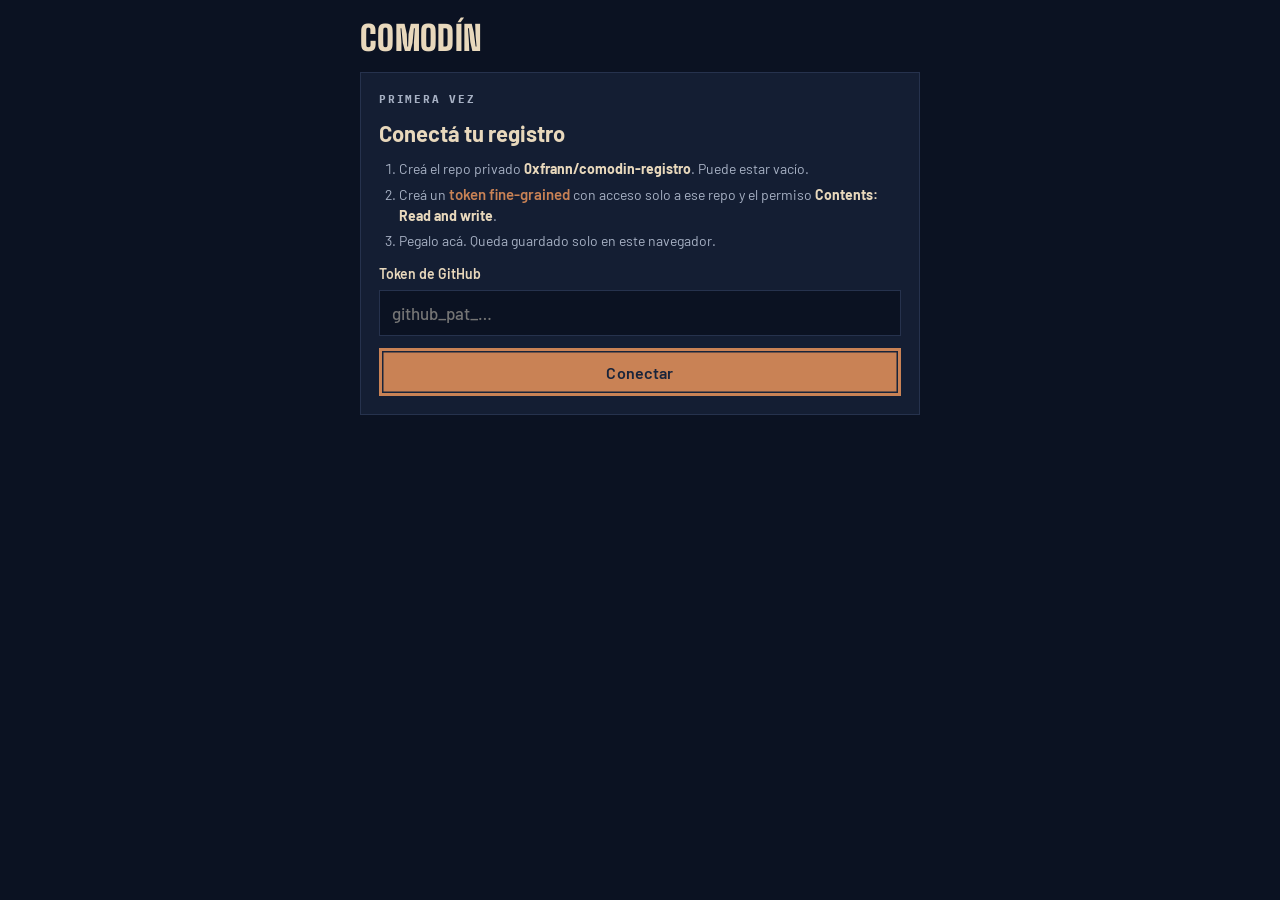
==== emitir.html @ d5a7b3fe "Arreglar gestos táctiles y versionar archivos para evitar caché - El aviso de pérdida de puntero de " ====
<!doctype html>
<html lang="es">
<head>
<meta charset="utf-8">
<meta name="viewport" content="width=device-width, initial-scale=1, viewport-fit=cover">
<meta name="robots" content="noindex, nofollow, noarchive, nosnippet, noimageindex, notranslate">
<meta name="googlebot" content="noindex, nofollow, noarchive, nosnippet, noimageindex">
<meta name="bingbot" content="noindex, nofollow, noarchive, nosnippet">
<meta name="apple-mobile-web-app-capable" content="yes">
<meta name="apple-mobile-web-app-title" content="Comodín">
<title>Emisor de Comodines</title>
<meta name="theme-color" content="#0B1222">
<link rel="icon" href="data:image/svg+xml,%3Csvg xmlns='http://www.w3.org/2000/svg' viewBox='0 0 100 140'%3E%3Crect width='100' height='140' rx='12' fill='%23E8D8BC'/%3E%3Cpath d='M30 40h40L50 70zM50 70L30 100h40z' fill='%2318243B'/%3E%3C/svg%3E">
<link rel="preconnect" href="https://fonts.googleapis.com">
<link rel="preconnect" href="https://fonts.gstatic.com" crossorigin>
<link rel="stylesheet" href="https://fonts.googleapis.com/css2?family=Big+Shoulders+Display:wght@500;800;900&family=Barlow:ital,wght@0,400;0,500;0,600;0,700;1,500;1,600&family=IBM+Plex+Mono:wght@500;600;700&display=swap">
<link rel="stylesheet" href="assets/comodin.css?v=20261021135743">
<style>
  /* Emisor: app de una sola columna con barra de pestañas abajo, pensada para el pulgar. */
  body { padding-bottom: calc(76px + env(safe-area-inset-bottom, 0px)); }
  main.app { max-width: 560px; padding-block: 12px 24px; }
  .appbar { display: flex; align-items: center; gap: 8px; min-height: 52px; margin-bottom: 8px; }
  .appbar h1 { margin: 0; font-family: var(--f-display); font-weight: 900; font-size: 34px; line-height: 1; letter-spacing: .01em; text-transform: uppercase; }
  .appbar h1 .mono { font-weight: 600; font-size: 30px; text-transform: none; }
  .backlink { display: inline-flex; align-items: center; gap: 4px; font: 600 15px var(--f-body); color: var(--accent); background: none; border: 0; padding: 8px 8px 8px 0; cursor: pointer; }
  .screen { display: flex; flex-direction: column; gap: 14px; }
  .muted { color: var(--muted); }

  .tabbar {
    position: fixed; left: 0; right: 0; bottom: 0; z-index: 20;
    display: grid; grid-template-columns: repeat(3, 1fr);
    padding: 6px max(8px, env(safe-area-inset-right, 0px)) calc(6px + env(safe-area-inset-bottom, 0px)) max(8px, env(safe-area-inset-left, 0px));
    background: var(--surface); border-top: 1px solid var(--line);
  }
  .tab { display: flex; flex-direction: column; align-items: center; gap: 2px; padding: 6px 4px; min-height: 52px; border: 0; background: none; color: var(--muted); font: 600 12px var(--f-body); cursor: pointer; position: relative; }
  .tab svg { width: 24px; height: 24px; }
  .tab[aria-current="page"] { color: var(--accent); }
  .tab:focus-visible { outline: 2px solid var(--accent); outline-offset: -2px; }
  .badge { position: absolute; top: 2px; left: calc(50% + 6px); min-width: 18px; height: 18px; padding: 0 5px; background: var(--accent); color: var(--accent-fg); font: 700 11px/18px var(--f-mono); text-align: center; }

  .banner { display: flex; gap: 10px; align-items: center; padding: 12px 14px; background: var(--surface); border: 1px solid var(--ok); color: var(--fg); font-weight: 600; }
  .banner::before { content: ""; width: 10px; height: 10px; background: var(--ok); flex: none; }

  .facts { margin: 0; display: flex; flex-direction: column; }
  .facts .row { display: grid; grid-template-columns: 6.5em minmax(0, 1fr); gap: 10px; padding: 10px 0; border-top: 1px solid var(--line); }
  .facts .row:first-child { border-top: 0; padding-top: 0; }
  .facts dt { font-family: var(--f-mono); font-weight: 700; font-size: 11px; letter-spacing: .14em; text-transform: uppercase; color: var(--muted); padding-top: 3px; }
  .facts dd { margin: 0; min-width: 0; white-space: pre-wrap; overflow-wrap: anywhere; }
  .state { display: inline-flex; align-items: center; gap: 6px; font-weight: 600; }
  .state::before { content: ""; width: 8px; height: 8px; background: var(--muted); }
  .state.on { color: var(--ok); } .state.on::before { background: var(--ok); }

  .danger { border-color: var(--line); }
  .btn.danger-btn { color: var(--danger); }
  .btn.danger-solid { background: var(--danger); color: var(--bg); border-color: transparent; }
  .hint-text { font-size: 13px; color: var(--muted); margin: -4px 0 0; }

  .reg-head { grid-template-columns: 3.2em minmax(0, 1fr) auto; }
  .chev { color: var(--muted); }
  .settings-row { display: flex; justify-content: space-between; align-items: center; gap: 12px; flex-wrap: wrap; }
</style>
</head>
<body>
<main class="app">
  <div class="appbar">
    <button class="backlink" id="backBtn" type="button" hidden>‹ Comodines</button>
    <h1 id="screenTitle">Emitir</h1>
  </div>

  <!-- Conexión (sin token) -->
  <section class="screen" id="scr-setup" hidden>
    <div class="block">
      <p class="eyebrow">Primera vez</p>
      <h2>Conectá tu registro</h2>
      <ol class="steps">
        <li>Creá el repo privado <b class="repoName"></b>. Puede estar vacío.</li>
        <li>Creá un <a class="linkish" href="https://github.com/settings/personal-access-tokens/new" target="_blank" rel="noopener">token fine-grained</a> con acceso solo a ese repo y el permiso <b>Contents: Read and write</b>.</li>
        <li>Pegalo acá. Queda guardado solo en este navegador.</li>
      </ol>
      <div class="field">
        <label for="token">Token de GitHub</label>
        <input type="password" id="token" autocomplete="off" placeholder="github_pat_…">
      </div>
      <button class="btn primary" id="connectBtn" type="button">Conectar</button>
      <p class="note err" id="setupErr" hidden></p>
    </div>
  </section>

  <!-- Emitir -->
  <section class="screen" id="scr-emitir" hidden>
    <div class="block">
      <p class="eyebrow">Próximo comodín · <span class="mono" id="nextNum">Nº —</span></p>
      <div class="field">
        <label for="nombre">Nombre <span class="muted">(va en la tarjeta)</span></label>
        <input type="text" id="nombre" maxlength="40" autocomplete="off" placeholder="Ej: Martina Gómez">
      </div>
      <div class="field">
        <label for="telefono">WhatsApp <span class="muted">(opcional)</span></label>
        <input type="tel" id="telefono" inputmode="tel" autocomplete="off" placeholder="351 555 1234">
      </div>
      <div class="field">
        <label for="nota">Nota <span class="muted">(solo para vos)</span></label>
        <textarea id="nota" maxlength="600" placeholder="Dónde se conocieron, de qué hablaron, qué podría necesitar…"></textarea>
      </div>
      <button class="btn primary" id="emitBtn" type="button">Emitir comodín</button>
      <p class="note err" id="formErr" hidden></p>
    </div>
  </section>

  <!-- Lista -->
  <section class="screen" id="scr-lista" hidden>
    <div class="block">
      <div class="settings-row">
        <p class="eyebrow" id="count">Sin comodines todavía</p>
        <button class="linkish" id="reloadBtn" type="button">Actualizar</button>
      </div>
      <input type="search" id="search" placeholder="Buscar por nombre, teléfono o nota" aria-label="Buscar">
      <ul class="registry" id="registry"></ul>
      <p class="empty" id="regEmpty" hidden>Todavía no emitiste ninguno. El primero va a ser el Nº 001.</p>
    </div>
  </section>

  <!-- Detalle -->
  <section class="screen" id="scr-detalle" hidden>
    <div class="banner" id="issuedBanner" hidden>Emitido. Ahora mandáselo.</div>

    <div class="stage-col">
      <div class="stage" id="stage"></div>
    </div>

    <div class="block">
      <p class="eyebrow">Compartir</p>
      <button class="btn primary" id="shareImg" type="button" hidden>Enviar imagen por WhatsApp</button>
      <p class="hint-text" id="shareImgHint" hidden>Se abre el menú de compartir: elegí WhatsApp y el chat. Va la imagen con el mensaje y el link.</p>
      <a class="btn" id="openChat" target="_blank" rel="noopener">Abrir chat</a>
      <div class="row2">
        <button class="btn" id="copyImg" type="button">Copiar imagen</button>
        <button class="btn" id="dlImg" type="button">Descargar imagen</button>
      </div>
      <div class="linkbox"><code id="shareLink"></code><button class="chip-btn" id="copyLink" type="button">Copiar</button></div>
      <button class="linkish" id="copyMsg" type="button">Copiar el mensaje completo</button>
    </div>

    <div class="block" id="factsBlock">
      <div class="settings-row">
        <p class="eyebrow">Datos</p>
        <button class="linkish" id="editBtn" type="button">Editar</button>
      </div>
      <dl class="facts">
        <div class="row"><dt>Nombre</dt><dd id="fNombre"></dd></div>
        <div class="row"><dt>WhatsApp</dt><dd id="fTel"></dd></div>
        <div class="row"><dt>Emitido</dt><dd id="fFecha"></dd></div>
        <div class="row"><dt>Estado</dt><dd><span class="state" id="fEstado"></span></dd></div>
        <div class="row"><dt>Nota</dt><dd id="fNota"></dd></div>
      </dl>
      <button class="btn" id="toggleBtn" type="button">Marcar canjeado</button>
    </div>

    <div class="block" id="editBlock" hidden>
      <p class="eyebrow">Editar</p>
      <div class="field">
        <label for="eNombre">Nombre</label>
        <input type="text" id="eNombre" maxlength="40" autocomplete="off">
      </div>
      <div class="field">
        <label for="eTel">WhatsApp</label>
        <input type="tel" id="eTel" inputmode="tel" autocomplete="off" placeholder="351 555 1234">
      </div>
      <div class="field">
        <label for="eNota">Nota</label>
        <textarea id="eNota" maxlength="600"></textarea>
      </div>
      <p class="note" id="editNameNote" hidden>El nombre va dentro del link. Si ya se lo mandaste, mandale el link nuevo.</p>
      <div class="row2">
        <button class="btn" id="cancelEdit" type="button">Cancelar</button>
        <button class="btn primary" id="saveEdit" type="button">Guardar</button>
      </div>
      <p class="note err" id="editErr" hidden></p>
    </div>

    <div class="block danger" id="deleteBlock" hidden>
      <p class="eyebrow">Borrar</p>
      <p class="note">Solo se puede borrar el último emitido, así la numeración no queda con huecos.</p>
      <button class="btn danger-btn" id="deleteBtn" type="button">Borrar este comodín</button>
      <div class="row2" id="deleteConfirm" hidden>
        <button class="btn" id="deleteCancel" type="button">Cancelar</button>
        <button class="btn danger-solid" id="deleteYes" type="button">Sí, borrar</button>
      </div>
    </div>
  </section>

  <!-- Ajustes -->
  <section class="screen" id="scr-ajustes" hidden>
    <div class="block">
      <p class="eyebrow">Registro</p>
      <p>Guardando en <span class="mono repoName"></span></p>
      <p class="note">El token de GitHub está guardado solo en este dispositivo.</p>
      <button class="btn" id="logoutBtn" type="button">Desconectar este dispositivo</button>
    </div>
    <div class="block">
      <p class="eyebrow">Enlaces</p>
      <a class="btn" href="./" target="_blank" rel="noopener">Ver la tarjeta pública</a>
      <a class="btn" href="herramientas/og.html" target="_blank" rel="noopener">Generar imagen de vista previa</a>
    </div>
  </section>
</main>

<nav class="tabbar" id="tabbar" hidden aria-label="Secciones">
  <button class="tab" data-go="emitir" type="button">
    <svg viewBox="0 0 24 24" fill="none" stroke="currentColor" stroke-width="2" stroke-linecap="round" stroke-linejoin="round" aria-hidden="true"><rect x="4" y="3" width="16" height="18" rx="3"/><path d="M12 8v8M8 12h8"/></svg>
    Emitir
  </button>
  <button class="tab" data-go="lista" type="button">
    <svg viewBox="0 0 24 24" fill="none" stroke="currentColor" stroke-width="2" stroke-linecap="round" stroke-linejoin="round" aria-hidden="true"><path d="M8 6h12M8 12h12M8 18h12"/><circle cx="4" cy="6" r="1"/><circle cx="4" cy="12" r="1"/><circle cx="4" cy="18" r="1"/></svg>
    Comodines
    <span class="badge" id="badge" hidden></span>
  </button>
  <button class="tab" data-go="ajustes" type="button">
    <svg viewBox="0 0 24 24" fill="none" stroke="currentColor" stroke-width="2" stroke-linecap="round" stroke-linejoin="round" aria-hidden="true"><circle cx="12" cy="12" r="3"/><path d="M19.4 15a1.7 1.7 0 0 0 .3 1.8l.1.1a2 2 0 1 1-2.8 2.8l-.1-.1a1.7 1.7 0 0 0-1.8-.3 1.7 1.7 0 0 0-1 1.5V21a2 2 0 1 1-4 0v-.1a1.7 1.7 0 0 0-1.1-1.5 1.7 1.7 0 0 0-1.8.3l-.1.1a2 2 0 1 1-2.8-2.8l.1-.1a1.7 1.7 0 0 0 .3-1.8 1.7 1.7 0 0 0-1.5-1H3a2 2 0 1 1 0-4h.1a1.7 1.7 0 0 0 1.5-1.1 1.7 1.7 0 0 0-.3-1.8l-.1-.1a2 2 0 1 1 2.8-2.8l.1.1a1.7 1.7 0 0 0 1.8.3H9a1.7 1.7 0 0 0 1-1.5V3a2 2 0 1 1 4 0v.1a1.7 1.7 0 0 0 1 1.5 1.7 1.7 0 0 0 1.8-.3l.1-.1a2 2 0 1 1 2.8 2.8l-.1.1a1.7 1.7 0 0 0-.3 1.8V9a1.7 1.7 0 0 0 1.5 1H21a2 2 0 1 1 0 4h-.1a1.7 1.7 0 0 0-1.5 1z"/></svg>
    Ajustes
  </button>
</nav>

<div class="sheet" id="sheet" hidden>
  <div class="sheet-inner">
    <img id="sheetImg" alt="Imagen del comodín para compartir">
    <p>Mantené presionada la imagen para copiarla o guardarla.</p>
    <button class="btn primary" id="sheetClose" type="button">Listo</button>
  </div>
</div>

<script src="assets/config.js?v=20261021135743"></script>
<script src="assets/comodin.js?v=20261021135743"></script>
<script>
(function () {
  const { C, $, $$, pad, today, fmtFecha, firstName, esc, toast } = Comodin;
  const R = C.registro;
  const REPO = `${R.owner}/${R.repo}`;
  const API = `https://api.github.com/repos/${REPO}`;
  const TOKEN_KEY = "comodin.token";
  const store = { get() { try { return localStorage.getItem(TOKEN_KEY) || ""; } catch (_) { return ""; } },
                  set(v) { try { v ? localStorage.setItem(TOKEN_KEY, v) : localStorage.removeItem(TOKEN_KEY); } catch (_) {} } };

  let token = store.get();
  let data = { emisiones: [] }, sha = null, loaded = false;
  let current = null, imgP = null, justIssued = null;

  Comodin.mount($("#stage"));
  $$(".repoName").forEach((el) => el.textContent = REPO);

  /* ---------- GitHub ---------- */
  const b64e = (s) => { const b = new TextEncoder().encode(s); let out = ""; for (let i = 0; i < b.length; i += 0x8000) out += String.fromCharCode(...b.subarray(i, i + 0x8000)); return btoa(out); };
  const b64d = (s) => new TextDecoder().decode(Uint8Array.from(atob(s.replace(/\s/g, "")), (c) => c.charCodeAt(0)));
  async function gh(path, opts = {}) {
    try {
      return await fetch(API + path, { ...opts, cache: "no-store", headers: { Authorization: `Bearer ${token}`, Accept: "application/vnd.github+json", ...(opts.body ? { "Content-Type": "application/json" } : {}) } });
    } catch (_) { throw { code: "net", msg: "Sin conexión con GitHub. Revisá internet y probá de nuevo." }; }
  }
  function errFor(r) {
    if (r.status === 401) return { code: "auth", msg: "GitHub rechazó el token. Puede estar vencido o mal copiado." };
    if (r.status === 403) return { code: "perm", msg: "El token no tiene permiso de escritura. Necesita Contents: Read and write." };
    if (r.status === 404) return { code: "repo", msg: `No encuentro ${REPO}, o el token no tiene acceso a ese repo.` };
    if (r.status === 409 || r.status === 422) return { code: "conflict", msg: "El registro cambió mientras guardabas. Probá de nuevo." };
    return { code: "http", msg: `GitHub respondió ${r.status}. Probá de nuevo en un rato.` };
  }
  async function load() {
    const r = await gh(`/contents/${R.path}?t=${Date.now()}`);
    if (r.status === 404) {
      const repo = await gh("");
      if (!repo.ok) throw errFor(repo);
      data = { emisiones: [] }; sha = null; loaded = true; return;
    }
    if (!r.ok) throw errFor(r);
    const j = await r.json();
    const parsed = JSON.parse(b64d(j.content || "") || "{}");
    data = { emisiones: Array.isArray(parsed.emisiones) ? parsed.emisiones : [] };
    sha = j.sha; loaded = true;
  }
  async function save(message) {
    const body = { message, content: b64e(JSON.stringify(data, null, 2) + "\n") };
    if (sha) body.sha = sha;
    const r = await gh(`/contents/${R.path}`, { method: "PUT", body: JSON.stringify(body) });
    if (!r.ok) throw errFor(r);
    sha = (await r.json()).content.sha;
  }
  // Lee lo último, aplica el cambio y guarda; si alguien guardó en el medio, reintenta una vez.
  async function mutate(fn, message) {
    for (let i = 0; i < 2; i++) {
      await load();
      const out = fn(data);
      try { await save(typeof message === "function" ? message(out) : message); return out; }
      catch (e) { if (e.code !== "conflict" || i === 1) throw e; }
    }
  }

  /* ---------- helpers ---------- */
  const maxN = () => data.emisiones.reduce((m, e) => Math.max(m, e.n || 0), 0);
  const byN = (n) => data.emisiones.find((e) => e.n === n);
  const msgOf = (e) => `¡Hola${e.nombre ? " " + firstName(e.nombre) : ""}! Gracias por tu tiempo. Te dejo un vale por un día, para lo que necesites 🎫\n${Comodin.linkOf(e)}`;
  function validPhone(raw) { const t = Comodin.normPhone(raw); return !raw.trim() || t.length >= 10 ? t : null; }

  /* ---------- navegación ---------- */
  const SCREENS = ["setup", "emitir", "lista", "detalle", "ajustes"];
  function show(name, title) {
    SCREENS.forEach((s) => $("#scr-" + s).hidden = s !== name);
    $("#tabbar").hidden = name === "setup";
    $("#backBtn").hidden = name !== "detalle";
    $("#screenTitle").innerHTML = title;
    const tab = name === "detalle" ? "lista" : name;
    $$(".tab").forEach((t) => t.dataset.go === tab ? t.setAttribute("aria-current", "page") : t.removeAttribute("aria-current"));
    window.scrollTo(0, 0);
  }
  const go = (h) => { if (location.hash === "#" + h) route(); else location.hash = h; };
  $$(".tab").forEach((t) => t.addEventListener("click", () => go(t.dataset.go)));
  $("#backBtn").addEventListener("click", () => go("lista"));

  function route() {
    if (!token) { show("setup", "Comodín"); return; }
    const h = location.hash.replace(/^#/, "") || "emitir";
    const m = /^c-(\d+)$/.exec(h);
    if (m) {
      if (!loaded) { show("detalle", `Nº ${pad(+m[1])}`); return; }
      const e = byN(+m[1]);
      if (!e) { toast(`No encuentro el Nº ${pad(+m[1])}`); go("lista"); return; }
      renderDetail(e);
      show("detalle", `<span class="mono">Nº ${pad(e.n)}</span>`);
      return;
    }
    if (h === "lista") { renderList(); show("lista", "Comodines"); return; }
    if (h === "ajustes") { show("ajustes", "Ajustes"); return; }
    renderEmit(); show("emitir", "Emitir");
  }
  addEventListener("hashchange", route);

  function renderBadge() {
    const n = data.emisiones.length;
    $("#badge").hidden = !n; $("#badge").textContent = n;
  }

  /* ---------- Emitir ---------- */
  function renderEmit() {
    const n = pad(maxN() + 1);
    $("#nextNum").textContent = "Nº " + n;
    $("#emitBtn").textContent = "Emitir Nº " + n;
  }
  $("#emitBtn").addEventListener("click", async () => {
    const nombre = $("#nombre").value.trim().replace(/\s+/g, " ");
    const telefono = validPhone($("#telefono").value);
    const nota = $("#nota").value.trim();
    const err = $("#formErr"); err.hidden = true;
    if (!nombre) { err.textContent = "Poné al menos el nombre, así sabés de quién es."; err.hidden = false; $("#nombre").focus(); return; }
    if (telefono === null) { err.textContent = "Ese número parece incompleto. Probá con característica, ej: 351 555 1234."; err.hidden = false; $("#telefono").focus(); return; }
    const btn = $("#emitBtn"); btn.disabled = true; btn.textContent = "Guardando…";
    try {
      const e = await mutate((d) => {
        const n = d.emisiones.reduce((m, x) => Math.max(m, x.n || 0), 0) + 1;
        const rec = { n, nombre, telefono, nota, fecha: today(), creado: new Date().toISOString(), canjeado: false, canjeadoEl: null };
        d.emisiones.push(rec); return rec;
      }, (rec) => `Comodín Nº ${pad(rec.n)} para ${rec.nombre}`);
      $("#nombre").value = ""; $("#telefono").value = ""; $("#nota").value = "";
      justIssued = e.n; renderBadge();
      go("c-" + pad(e.n));
    } catch (e) {
      err.textContent = e.msg || "No se pudo guardar. Probá de nuevo."; err.hidden = false;
    }
    btn.disabled = false; renderEmit();
  });

  /* ---------- Lista ---------- */
  function renderList() {
    const q = $("#search").value.trim().toLowerCase();
    const all = [...data.emisiones].sort((a, b) => b.n - a.n);
    const list = all.filter((e) => !q || [e.nombre, e.telefono, e.nota].some((v) => (v || "").toLowerCase().includes(q)));
    const canj = all.filter((e) => e.canjeado).length;
    $("#count").textContent = all.length ? `${all.length} emitidos · ${canj} canjeados` : "Sin comodines todavía";
    $("#regEmpty").hidden = all.length > 0;
    const ul = $("#registry"); ul.innerHTML = "";
    list.forEach((e) => {
      const li = document.createElement("li");
      li.innerHTML = `
        <button class="reg-head" type="button">
          <span class="reg-num">${pad(e.n)}</span>
          <span class="reg-who">${esc(e.nombre || "Sin nombre")}</span>
          <span class="reg-state${e.canjeado ? " on" : ""}">${e.canjeado ? "Canjeado" : "Pendiente"}</span>
          <span class="reg-meta">${fmtFecha(e.fecha)}${e.telefono ? " · " + esc(Comodin.prettyPhone(e.telefono)) : ""}${e.nota ? " · " + esc(e.nota.slice(0, 40)) + (e.nota.length > 40 ? "…" : "") : ""}</span>
        </button>`;
      li.querySelector("button").addEventListener("click", () => go("c-" + pad(e.n)));
      ul.append(li);
    });
  }
  $("#search").addEventListener("input", renderList);
  $("#reloadBtn").addEventListener("click", async () => {
    try { await load(); renderBadge(); renderList(); toast("Registro actualizado"); } catch (e) { toast(e.msg || "No se pudo actualizar."); }
  });

  /* ---------- Detalle ---------- */
  function renderDetail(e) {
    const changed = !current || current.n !== e.n;
    current = e;
    const fresh = justIssued === e.n;
    $("#issuedBanner").hidden = !fresh;
    if (fresh) justIssued = null;
    Comodin.render(e);
    if (fresh) Comodin.deal(); else if (changed) Comodin.showFront();
    imgP = Comodin.makePNG(e);
    const first = firstName(e.nombre);
    $("#openChat").href = Comodin.waLink(e.telefono || "", msgOf(e));
    $("#openChat").textContent = e.telefono ? `Abrir chat con ${first || "esta persona"}` : "Enviar el link por WhatsApp";
    $("#shareLink").textContent = Comodin.linkOf(e);
    $("#openChat").classList.toggle("primary", !canShareFiles);
    // datos
    $("#fNombre").textContent = e.nombre || "—";
    $("#fTel").innerHTML = e.telefono ? `<a class="linkish" href="${Comodin.waLink(e.telefono, `¡Hola ${esc(first)}!`)}" target="_blank" rel="noopener">${esc(Comodin.prettyPhone(e.telefono))}</a>` : '<span class="muted">—</span>';
    $("#fFecha").textContent = fmtFecha(e.fecha);
    $("#fEstado").textContent = e.canjeado ? `Canjeado${e.canjeadoEl ? " el " + fmtFecha(e.canjeadoEl) : ""}` : "Pendiente";
    $("#fEstado").classList.toggle("on", !!e.canjeado);
    $("#fNota").innerHTML = e.nota ? esc(e.nota) : '<span class="muted">Sin nota</span>';
    $("#toggleBtn").textContent = e.canjeado ? "Volver a pendiente" : "Marcar canjeado";
    closeEdit();
    $("#deleteBlock").hidden = e.n !== maxN();
    $("#deleteConfirm").hidden = true; $("#deleteBtn").hidden = false;
  }

  // compartir
  let canShareFiles = false;
  try {
    const probe = new File([new Blob(["x"], { type: "image/png" })], "c.png", { type: "image/png" });
    canShareFiles = !!(navigator.canShare && navigator.canShare({ files: [probe] }));
  } catch (_) {}
  $("#shareImg").hidden = !canShareFiles; $("#shareImgHint").hidden = !canShareFiles;
  const fileName = () => `comodin-${pad(current.n)}.png`;
  $("#shareImg").addEventListener("click", async () => {
    try {
      const file = new File([await imgP], fileName(), { type: "image/png" });
      await navigator.share({ files: [file], text: msgOf(current) });
    } catch (e) { if (e && e.name !== "AbortError") toast("No se pudo abrir el menú para compartir."); }
  });
  $("#dlImg").addEventListener("click", async () => {
    const url = URL.createObjectURL(await imgP);
    const a = document.createElement("a"); a.href = url; a.download = fileName(); document.body.append(a); a.click(); a.remove();
    setTimeout(() => URL.revokeObjectURL(url), 4000);
  });
  $("#copyImg").addEventListener("click", () => {
    try {
      navigator.clipboard.write([new ClipboardItem({ "image/png": imgP })])
        .then(() => toast("Imagen copiada. Pegala en el chat."), openSheet);
    } catch (_) { openSheet(); }
  });
  async function openSheet() { $("#sheetImg").src = URL.createObjectURL(await imgP); $("#sheet").hidden = false; }
  $("#sheetClose").addEventListener("click", () => $("#sheet").hidden = true);
  $("#sheet").addEventListener("click", (ev) => { if (ev.target.id === "sheet") $("#sheet").hidden = true; });
  $("#copyLink").addEventListener("click", () => Comodin.copyText(Comodin.linkOf(current), $("#shareLink"), "Link copiado"));
  $("#copyMsg").addEventListener("click", () => Comodin.copyText(msgOf(current), $("#shareLink"), "Mensaje copiado"));

  // canjeado
  $("#toggleBtn").addEventListener("click", async () => {
    const btn = $("#toggleBtn"); btn.disabled = true;
    const n = current.n, v = !current.canjeado;
    try {
      await mutate((d) => { const t = d.emisiones.find((x) => x.n === n); if (t) { t.canjeado = v; t.canjeadoEl = v ? today() : null; } }, `Nº ${pad(n)} ${v ? "canjeado" : "pendiente"}`);
      toast(v ? `Nº ${pad(n)} marcado como canjeado` : `Nº ${pad(n)} vuelve a pendiente`);
      renderDetail(byN(n));
    } catch (e) { toast(e.msg || "No se pudo guardar."); }
    btn.disabled = false;
  });

  // editar
  function openEdit() {
    $("#eNombre").value = current.nombre || "";
    $("#eTel").value = current.telefono ? Comodin.prettyPhone(current.telefono) : "";
    $("#eNota").value = current.nota || "";
    $("#editErr").hidden = true; $("#editNameNote").hidden = true;
    $("#factsBlock").hidden = true; $("#editBlock").hidden = false;
    $("#eNombre").focus();
  }
  function closeEdit() { $("#factsBlock").hidden = false; $("#editBlock").hidden = true; }
  $("#editBtn").addEventListener("click", openEdit);
  $("#cancelEdit").addEventListener("click", closeEdit);
  $("#eNombre").addEventListener("input", () => { $("#editNameNote").hidden = $("#eNombre").value.trim() === (current.nombre || ""); });
  $("#saveEdit").addEventListener("click", async () => {
    const nombre = $("#eNombre").value.trim().replace(/\s+/g, " ");
    const telefono = validPhone($("#eTel").value);
    const nota = $("#eNota").value.trim();
    const err = $("#editErr"); err.hidden = true;
    if (!nombre) { err.textContent = "El nombre no puede quedar vacío."; err.hidden = false; return; }
    if (telefono === null) { err.textContent = "Ese número parece incompleto. Probá con característica, ej: 351 555 1234."; err.hidden = false; return; }
    const btn = $("#saveEdit"); btn.disabled = true; btn.textContent = "Guardando…";
    const n = current.n, renamed = nombre !== current.nombre;
    try {
      await mutate((d) => { const t = d.emisiones.find((x) => x.n === n); if (t) { t.nombre = nombre; t.telefono = telefono; t.nota = nota; t.editado = new Date().toISOString(); } }, `Edición del Nº ${pad(n)}`);
      renderDetail(byN(n));
      toast(renamed ? "Guardado. El link cambió: reenvialo si ya lo mandaste." : "Cambios guardados");
    } catch (e) { err.textContent = e.msg || "No se pudo guardar."; err.hidden = false; }
    btn.disabled = false; btn.textContent = "Guardar";
  });

  // borrar el último
  $("#deleteBtn").addEventListener("click", () => { $("#deleteBtn").hidden = true; $("#deleteConfirm").hidden = false; $("#deleteYes").textContent = `Sí, borrar Nº ${pad(current.n)}`; });
  $("#deleteCancel").addEventListener("click", () => { $("#deleteBtn").hidden = false; $("#deleteConfirm").hidden = true; });
  $("#deleteYes").addEventListener("click", async () => {
    const btn = $("#deleteYes"); btn.disabled = true;
    const n = current.n;
    try {
      await mutate((d) => {
        const last = d.emisiones.reduce((m, x) => Math.max(m, x.n || 0), 0);
        if (n !== last) throw { code: "notlast", msg: "Ya no es el último emitido: no lo borré." };
        d.emisiones = d.emisiones.filter((x) => x.n !== n);
        data = d;
      }, `Borrado Nº ${pad(n)}`);
      current = null; renderBadge();
      toast(`Nº ${pad(n)} borrado`);
      go("lista");
    } catch (e) { toast(e.msg || "No se pudo borrar."); }
    btn.disabled = false;
  });

  /* ---------- Conexión ---------- */
  $("#connectBtn").addEventListener("click", async () => {
    const t = $("#token").value.trim();
    const err = $("#setupErr"); err.hidden = true;
    if (!t) { err.textContent = "Pegá el token primero."; err.hidden = false; return; }
    const btn = $("#connectBtn"); btn.disabled = true; btn.textContent = "Conectando…";
    token = t;
    try { await load(); store.set(t); $("#token").value = ""; renderBadge(); toast("Conectado"); go("emitir"); }
    catch (e) { err.textContent = e.msg || "No pude conectar."; err.hidden = false; token = ""; }
    btn.disabled = false; btn.textContent = "Conectar";
  });
  $("#logoutBtn").addEventListener("click", () => {
    store.set(""); token = ""; data = { emisiones: [] }; sha = null; loaded = false; current = null;
    renderBadge(); route();
  });

  // arranque
  route();
  if (token) {
    load().then(() => { renderBadge(); route(); }).catch((e) => {
      if (e.code === "auth" || e.code === "repo") { token = ""; $("#setupErr").textContent = e.msg; $("#setupErr").hidden = false; route(); }
      else toast(e.msg || "No pude leer el registro.");
    });
  }
})();
</script>
</body>
</html>
---- assets/comodin.css ----
/* Comodín — estilos compartidos por la tarjeta pública (index.html) y el emisor (emitir.html).
   Dirección: un boleto impreso en tinta azul sobre cartulina terracota y papel envejecido, apoyado en un fondo azul noche. */
:root {
  --bg: #0B1222;
  --surface: #141E33;
  --fg: #E8D8BC;
  --muted: #A7B1C4;
  --line: #26324D;
  --accent: #C98255;
  --accent-fg: #18243B;
  --ok: #9CCB9A;
  --danger: #EE9483;
  --ink: #1F3156;      /* tinta azul */
  --terra: #C98255;    /* cartulina del frente */
  --paper: #D9C4A0;    /* papel del dorso */
  --f-display: "Big Shoulders Display", "Oswald", "Arial Narrow", Impact, sans-serif;
  --f-body: "Barlow", system-ui, -apple-system, "Segoe UI", sans-serif;
  --f-mono: "IBM Plex Mono", ui-monospace, Menlo, Consolas, monospace;
  color-scheme: dark;
}

* { box-sizing: border-box; }
html { background: var(--bg); }
body {
  margin: 0;
  background: var(--bg);
  color: var(--fg);
  font-family: var(--f-body);
  font-size: 16px;
  line-height: 1.5;
  padding-top: env(safe-area-inset-top, 0px);
  padding-bottom: env(safe-area-inset-bottom, 0px);
  padding-left: max(16px, env(safe-area-inset-left, 0px));
  padding-right: max(16px, env(safe-area-inset-right, 0px));
  -webkit-font-smoothing: antialiased;
}
[hidden] { display: none !important; }
main { max-width: 1000px; margin: 0 auto; padding-block: 24px 56px; }

.top { display: flex; align-items: center; justify-content: space-between; gap: 12px; margin-bottom: 8px; }
.linkish { color: var(--accent); font-weight: 600; font-size: 15px; text-decoration: none; background: none; border: 0; padding: 0; cursor: pointer; font-family: var(--f-body); }
.linkish:hover { text-decoration: underline; }

.stage-col { display: flex; flex-direction: column; align-items: center; gap: 18px; width: 100%; max-width: 440px; margin: 0 auto; min-width: 0; }
.lede { margin: 6px 0 0; text-align: center; font-size: clamp(20px, 5.4vw, 24px); line-height: 1.2; font-weight: 600; text-wrap: balance; }
.lede em { font-style: normal; font-weight: 500; font-size: .8em; color: var(--muted); }

/* ---------- el boleto ---------- */
.stage { perspective: 1400px; width: 100%; display: flex; justify-content: center; padding-block: 6px 4px; }
.pop { transform-style: preserve-3d; transition: transform .6s cubic-bezier(.2, 1.5, .4, 1), opacity .35s ease-out; }
.pop.pending { opacity: 0; transform: translateY(24px) scale(.82); transition: none; }
.tilt { transform-style: preserve-3d; transition: transform .35s cubic-bezier(.2,.8,.3,1); max-width: 100%; }
.card {
  position: relative;
  width: min(80vw, 340px);
  max-width: 100%;
  aspect-ratio: 5 / 7;
  transform-style: preserve-3d;
  cursor: grab;
  touch-action: none;
  user-select: none;
  -webkit-user-select: none;
  outline: none;
}
.card:active { cursor: grabbing; }
.card:focus-visible .face { outline: 3px solid var(--accent); outline-offset: 6px; }
.face { position: absolute; inset: 0; backface-visibility: hidden; -webkit-backface-visibility: hidden; container-type: inline-size; color: var(--ink); }
/* grosor de la cartulina: las caras se separan --t y las láminas llenan el canto */
.card { --t: 4px; }
.face.front { transform: translateZ(calc(var(--t) / 2)); }
.face.back { transform: rotateY(180deg) translateZ(calc(var(--t) / 2)); }
.slice { position: absolute; inset: 0; container-type: inline-size; pointer-events: none;
  transform: translateZ(calc(var(--t) / 2 - var(--t) * (var(--i) + .5) / 4)); }
.slice .paper { background: #A6683F; }
.slice.s-back .paper { background: #B9A27C; }
.slice .paper::before, .slice .paper::after { display: none; }
/* luz y sombra según la orientación: una franja de luz con los bordes en sombra que se desplaza al girar */
.sheen { position: absolute; top: 0; bottom: 0; left: -100%; width: 300%; z-index: 1; pointer-events: none; will-change: transform, opacity;
  background: linear-gradient(105deg, rgba(10, 14, 35, .3) 0%, rgba(10, 14, 35, 0) 34%, rgba(255, 240, 215, 0) 40%, rgba(255, 240, 215, .24) 50%, rgba(255, 240, 215, 0) 60%, rgba(10, 14, 35, 0) 66%, rgba(10, 14, 35, .3) 100%);
  transform: translateX(var(--sheen-f, 0%)); opacity: var(--sheen-o, 0); }
.back .sheen { transform: translateX(var(--sheen-b, 0%)); }
.shadow { position: absolute; inset: 0; filter: drop-shadow(0 10px 14px rgba(3, 6, 16, .6)) drop-shadow(0 1px 1px rgba(3, 6, 16, .5)); }
/* esquinas cóncavas */
.shape { position: absolute; inset: 0;
  -webkit-mask: radial-gradient(circle at 0 0, #0000 6cqw, #000 calc(6cqw + .5px)) top left / 51% 51% no-repeat,
                radial-gradient(circle at 100% 0, #0000 6cqw, #000 calc(6cqw + .5px)) top right / 51% 51% no-repeat,
                radial-gradient(circle at 0 100%, #0000 6cqw, #000 calc(6cqw + .5px)) bottom left / 51% 51% no-repeat,
                radial-gradient(circle at 100% 100%, #0000 6cqw, #000 calc(6cqw + .5px)) bottom right / 51% 51% no-repeat;
          mask: radial-gradient(circle at 0 0, #0000 6cqw, #000 calc(6cqw + .5px)) top left / 51% 51% no-repeat,
                radial-gradient(circle at 100% 0, #0000 6cqw, #000 calc(6cqw + .5px)) top right / 51% 51% no-repeat,
                radial-gradient(circle at 0 100%, #0000 6cqw, #000 calc(6cqw + .5px)) bottom left / 51% 51% no-repeat,
                radial-gradient(circle at 100% 100%, #0000 6cqw, #000 calc(6cqw + .5px)) bottom right / 51% 51% no-repeat; }
/* bordes dentados arriba y abajo, como recién cortado del talonario */
.paper { position: absolute; inset: 0; overflow: hidden;
  -webkit-mask: radial-gradient(circle at 50% 0, #0000 1.15cqw, #000 calc(1.15cqw + .5px)) top / 3cqw 51% repeat-x,
                radial-gradient(circle at 50% 100%, #0000 1.15cqw, #000 calc(1.15cqw + .5px)) bottom / 3cqw 51% repeat-x;
          mask: radial-gradient(circle at 50% 0, #0000 1.15cqw, #000 calc(1.15cqw + .5px)) top / 3cqw 51% repeat-x,
                radial-gradient(circle at 50% 100%, #0000 1.15cqw, #000 calc(1.15cqw + .5px)) bottom / 3cqw 51% repeat-x; }
.front .paper { background: var(--terra); }
.back .paper { background: var(--paper); }
/* papel: la foto en luz suave sobre el color de cada cara; la tinta va encima con opacidad y la textura
   vuelve por arriba en luz suave (grano sobre la tinta) y en trama (brillos de las fibras) */
.paper { isolation: isolate; background-image: url("papel.jpg?v=20261021135743"); background-position: center; background-size: cover; background-blend-mode: soft-light; }
.paper::before { content: ""; position: absolute; inset: 0; z-index: 1; pointer-events: none; background: url("papel.jpg?v=20261021135743") center / cover; mix-blend-mode: soft-light; opacity: .8; }
.paper::after { content: ""; position: absolute; inset: 0; z-index: 1; pointer-events: none; background: url("papel-luz.jpg?v=20261021135743") center / cover; mix-blend-mode: screen; opacity: .5; }
.ink { opacity: .9; }
.front { --ink: #172644; }
.front .ink { opacity: .95; }
/* en la terracota el grano se nota más: se atenúa un tercio con un velo del mismo color */
.front .paper { background-image: linear-gradient(rgba(201, 130, 85, .32), rgba(201, 130, 85, .32)), url("papel.jpg?v=20261021135743"); background-size: auto, cover; background-blend-mode: normal, soft-light; }
.front .paper::before { opacity: .55; }
.front .paper::after { opacity: .36; }
.frame { position: absolute; inset: 0; width: 100%; height: 100%; pointer-events: none; }
/* perforación */
.notch { position: absolute; top: 104.4cqw; width: 7.2cqw; height: 7.2cqw; border-radius: 50%; background: var(--bg); z-index: 2; }
.notch.l { left: -3.6cqw; } .notch.r { right: -3.6cqw; }
.perf { position: absolute; left: 4.5cqw; right: 4.5cqw; top: 106.8cqw; height: 2.4cqw; z-index: 2;
  background: radial-gradient(circle, var(--bg) .85cqw, transparent .92cqw) center / 3.4cqw 2.4cqw repeat-x; }

/* frente: composición tipo cartel, cada línea a todo el ancho */
.f-top { position: absolute; left: 10cqw; right: 10cqw; top: 8.5cqw; padding-top: 2cqw; height: 93cqw; display: flex; flex-direction: column; justify-content: space-between; }
.f-row { display: flex; align-items: stretch; gap: 4cqw; }
.f-serial { display: flex; align-items: center; padding-right: 4cqw; border-right: 1cqw solid var(--ink); }
.f-num { font-family: var(--f-mono); font-weight: 600; line-height: .8; letter-spacing: -.02em; font-variant-numeric: tabular-nums; }
.f-serial .f-num { font-size: 10cqw; }
.f-transf { flex: 1; min-width: 0; display: flex; align-items: center; }
.f-rule { height: 0; border-top: 1cqw solid var(--ink); flex: none; }
.f-vale-row { display: flex; align-items: center; justify-content: space-between; }
.f-star { width: 9cqw; height: 9cqw; flex: none; }
.fill { white-space: nowrap; display: inline-block; align-self: flex-start; }
.f-transf .fill { align-self: center; }
.f-transf .fill, .f-canje { font-family: var(--f-display); font-weight: 800; line-height: .9; text-transform: uppercase; }
.f-canje { font-weight: 900; }
.f-vale { font-family: var(--f-display); font-weight: 900; line-height: .8; padding-top: 1cqw; }
.f-ex { display: flex; flex-direction: column; gap: 2.4cqw; }
.f-ex .fill { font-family: var(--f-display); font-weight: 700; line-height: .92; text-transform: uppercase; }
.f-bot { position: absolute; left: 10cqw; right: 10cqw; top: 112cqw; bottom: 10.5cqw; display: flex; justify-content: space-between; align-items: stretch; gap: 4cqw; }
.f-data { display: flex; flex-direction: column; justify-content: space-between; min-width: 0; flex: 1; }
.f-lbl { font-family: var(--f-mono); font-weight: 700; font-size: 3.1cqw; letter-spacing: .14em; line-height: 1; }
.f-para { font-family: var(--f-display); font-weight: 900; line-height: .9; text-transform: uppercase; }
.f-issued { display: flex; align-items: baseline; gap: 2cqw; line-height: 1; }
.f-fecha { font-family: var(--f-mono); font-weight: 600; font-size: 3.9cqw; }
.f-big { display: flex; align-items: center; justify-content: center; border-left: 1cqw solid var(--ink); padding-left: 4cqw; }
.f-big .f-num { font-size: 12cqw; }

/* dorso */
.b-body { position: absolute; left: 13cqw; right: 13cqw; top: 13cqw; padding-top: 4cqw; display: flex; flex-direction: column; gap: 3cqw; }
.b-title { margin: 0; font-family: var(--f-display); font-weight: 900; line-height: .9; text-transform: uppercase; margin-bottom: 1cqw; }
.b-rules { margin: 0; padding: 0; list-style: none; display: flex; flex-direction: column; gap: 1.9cqw; font-size: 4.2cqw; line-height: 1.17; font-weight: 500; counter-reset: r; }
.b-rules li { position: relative; padding-left: 7.4cqw; counter-increment: r; }
.b-rules li::before { content: counter(r, decimal-leading-zero); position: absolute; left: 0; top: .5cqw; font-family: var(--f-mono); font-weight: 600; font-size: 3.5cqw; letter-spacing: .02em; }
.b-sign { position: absolute; left: 13cqw; right: 13cqw; top: 112cqw; bottom: 10.5cqw; display: flex; flex-direction: column; justify-content: center; align-items: center; gap: 1.2cqw; text-align: center; font-family: var(--f-mono); letter-spacing: .02em; line-height: 1.2; }
.b-name { font-weight: 600; font-size: 4.2cqw; }
.b-role { font-weight: 500; font-size: 3.8cqw; opacity: .82; }

.hint { margin: 0; color: var(--muted); font-size: 14px; text-align: center; }
.chip-btn { font: 600 14px var(--f-body); color: var(--fg); background: var(--surface); border: 1px solid var(--line); padding: 6px 12px; cursor: pointer; text-decoration: none; }
.chip-btn:hover { border-color: var(--accent); }
.chip-btn:focus-visible { outline: 2px solid var(--accent); outline-offset: 2px; }

/* ---------- acciones ---------- */
.actions { width: 100%; display: flex; flex-direction: column; gap: 10px; }
.btn {
  display: flex; align-items: center; justify-content: center; gap: 8px;
  min-height: 48px; padding: 10px 16px;
  font: 600 16px var(--f-body); letter-spacing: .01em; text-decoration: none; text-align: center;
  color: var(--fg); background: var(--surface); border: 1px solid var(--line); cursor: pointer;
}
.btn:hover { border-color: var(--accent); }
.btn:focus-visible { outline: 2px solid var(--accent); outline-offset: 2px; }
.btn.primary { background: var(--accent); color: var(--accent-fg); border-color: transparent; box-shadow: inset 0 0 0 2px var(--accent), inset 0 0 0 3.5px var(--accent-fg); }
.btn.primary:hover { filter: brightness(1.08); }
.btn[disabled] { opacity: .55; cursor: default; filter: none; }
.btn small { font-weight: 500; opacity: .8; }
.row2 { display: grid; grid-template-columns: 1fr 1fr; gap: 10px; }
.row2 > :only-child { grid-column: 1 / -1; }
.contact { display: flex; align-items: center; justify-content: center; gap: 8px; flex-wrap: wrap; font-size: 13px; color: var(--muted); }
.mono { font-family: var(--f-mono); font-variant-numeric: tabular-nums; }
.contact .mono { color: var(--fg); user-select: all; -webkit-user-select: all; }
.about { width: 100%; margin-top: 28px; padding-top: 28px; border-top: 1px solid var(--line); display: flex; flex-direction: column; align-items: stretch; text-align: left; color: var(--fg); }
.about .eyebrow { margin: 0 0 8px; }
.contact-name { margin: 0 0 2px; color: var(--fg); font-family: var(--f-display); font-weight: 800; font-size: 30px; line-height: 1; text-transform: uppercase; letter-spacing: .01em; }
.contact-role { margin: 0 0 14px; line-height: 1.3; color: var(--muted); font-size: 15px; }
.contact-list { width: 100%; margin: 0; border-top: 1px solid var(--line); }
.contact-list .row { display: grid; grid-template-columns: 5.2em minmax(0, 1fr) 40px; align-items: center; gap: 10px; min-height: 48px; border-bottom: 1px solid var(--line); }
.contact-list dt { font-family: var(--f-mono); font-weight: 700; font-size: 11px; letter-spacing: .14em; text-transform: uppercase; color: var(--muted); }
.contact-list dd { margin: 0; min-width: 0; font-size: 15px; font-variant-numeric: tabular-nums; overflow-wrap: anywhere; }
.contact-list dd.sel { user-select: all; -webkit-user-select: all; }
.icon-btn { width: 40px; height: 40px; display: inline-flex; align-items: center; justify-content: center; border: 1px solid var(--line); background: var(--surface); color: var(--fg); cursor: pointer; }
.icon-btn:hover { border-color: var(--accent); color: var(--accent); }
.icon-btn:focus-visible { outline: 2px solid var(--accent); outline-offset: 2px; }
.contact-list a { color: var(--accent); font-weight: 600; text-decoration: none; }
.contact-list a:hover { text-decoration: underline; }
/* la celda entera (texto + flecha) es el link, para tocarla fácil en el teléfono */
.contact-list .link-cell { grid-column: 2 / -1; align-self: stretch; display: flex; }
.contact-list .link-cell a { flex: 1; display: grid; grid-template-columns: minmax(0, 1fr) 40px; align-items: center; gap: 10px; min-height: 48px; }
.contact-list .link-cell a:hover .arrow { color: var(--accent); }
.contact-list .link-cell a:focus-visible { outline: 2px solid var(--accent); outline-offset: -2px; }
.contact-list .arrow { color: var(--muted); font-size: 14px; justify-self: center; }
.fine { margin: 2px 0 0; text-align: center; font-size: 13px; color: var(--muted); text-wrap: balance; }

/* ---------- emisor ---------- */
.layout { display: grid; gap: 24px; }
@media (min-width: 860px) {
  .layout { grid-template-columns: minmax(0, 1fr) minmax(0, 440px); align-items: start; }
  .layout .stage-col { position: sticky; top: 16px; order: -1; }
}
.panel-col { display: flex; flex-direction: column; gap: 14px; min-width: 0; width: 100%; max-width: 560px; margin: 0 auto; }
.block { background: var(--surface); border: 1px solid var(--line); padding: 18px; display: flex; flex-direction: column; gap: 12px; min-width: 0; }
.eyebrow { margin: 0; font-family: var(--f-mono); font-weight: 700; font-size: 11px; letter-spacing: .16em; text-transform: uppercase; color: var(--muted); }
.block h2 { margin: 0; font-size: 22px; line-height: 1.2; text-wrap: balance; }
.block p { margin: 0; }
.field { display: flex; flex-direction: column; gap: 6px; }
.field label { font-weight: 600; font-size: 14px; }
.field label .muted { font-weight: 400; color: var(--muted); }
input[type="text"], input[type="tel"], input[type="password"], input[type="search"], textarea {
  width: 100%; min-height: 46px; padding: 10px 12px;
  border: 1px solid var(--line); background: var(--bg); color: var(--fg); font: 500 17px var(--f-body);
}
textarea { min-height: 84px; resize: vertical; line-height: 1.4; }
input:focus, textarea:focus { outline: 2px solid var(--accent); outline-offset: 1px; border-color: transparent; }
.note { font-size: 13px; color: var(--muted); }
.note.err { color: var(--danger); }
.note a { color: var(--accent); }
.steps { margin: 0; padding-left: 20px; color: var(--muted); font-size: 14px; display: flex; flex-direction: column; gap: 4px; }
.steps b { color: var(--fg); }
.linkbox { display: flex; gap: 8px; align-items: stretch; min-width: 0; }
.linkbox code { flex: 1; min-width: 0; font-family: var(--f-mono); font-size: 12px; padding: 10px; background: var(--bg); border: 1px solid var(--line); overflow-x: auto; white-space: nowrap; user-select: all; -webkit-user-select: all; }

.registry { list-style: none; margin: 0; padding: 0; display: flex; flex-direction: column; }
.registry > li { border-top: 1px solid var(--line); }
.registry > li:first-child { border-top: 0; }
.reg-head { width: 100%; display: grid; grid-template-columns: 3.2em minmax(0, 1fr) auto; column-gap: 10px; align-items: baseline; text-align: left; background: none; border: 0; padding: 12px 0; color: var(--fg); font: inherit; cursor: pointer; }
.reg-head:focus-visible { outline: 2px solid var(--accent); outline-offset: 2px; }
.reg-num { font-family: var(--f-mono); font-weight: 700; font-variant-numeric: tabular-nums; color: var(--accent); }
.reg-who { font-weight: 600; white-space: nowrap; overflow: hidden; text-overflow: ellipsis; }
.reg-state { font-size: 12px; font-weight: 600; color: var(--muted); border: 1px solid var(--line); padding: 2px 9px; white-space: nowrap; }
.reg-state.on { color: var(--ok); border-color: var(--ok); }
.reg-meta { grid-column: 2 / -1; font-size: 12px; color: var(--muted); font-family: var(--f-mono); }
.reg-body { padding: 0 0 14px 3.2em; display: flex; flex-direction: column; gap: 10px; }
.reg-note { font-size: 14px; color: var(--fg); white-space: pre-wrap; overflow-wrap: anywhere; }
.reg-actions { display: flex; flex-wrap: wrap; gap: 8px; }
.empty { color: var(--muted); font-size: 14px; }

/* ---------- toast + hoja ---------- */
.toast {
  font-family: var(--f-body);
  position: fixed; left: 50%; bottom: calc(20px + env(safe-area-inset-bottom, 0px)); transform: translate(-50%, 20px);
  background: var(--fg); color: var(--bg); padding: 10px 16px; font-weight: 600; font-size: 14px;
  opacity: 0; pointer-events: none; transition: opacity .2s, transform .2s; z-index: 30; max-width: calc(100% - 32px); text-align: center;
}
.toast.show { opacity: 1; transform: translate(-50%, 0); }
.sheet { position: fixed; inset: 0; z-index: 40; background: rgba(3, 6, 14, .72); display: flex; align-items: center; justify-content: center; padding: 16px; }
.sheet-inner { background: var(--surface); padding: 16px; width: min(420px, 100%); max-height: 100%; overflow: auto; display: flex; flex-direction: column; gap: 12px; }
.sheet-inner img { width: 100%; display: block; }
.sheet-inner p { margin: 0; font-size: 14px; color: var(--muted); text-align: center; }

@media (prefers-reduced-motion: reduce) {
  .card, .tilt, .pop { transition: none !important; }
  .toast { transition: none; }
}
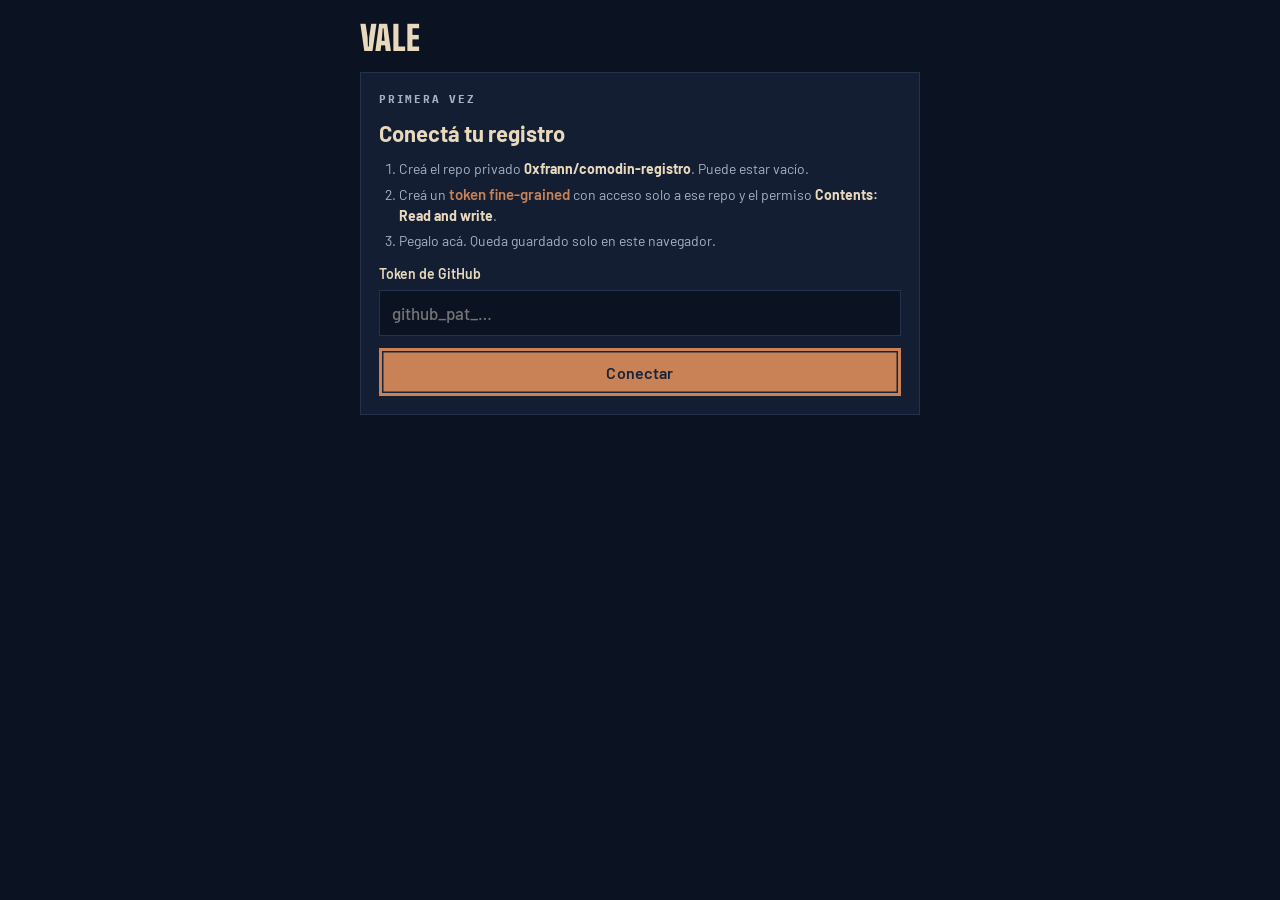
==== commit 16013870: "«Comodín» pasa a «vale» en todos los textos Co-Authored-By: Claude Opus 5.5 <noreply@anthropic.com> " ====
--- a/emitir.html
+++ b/emitir.html
@@ -7,14 +7,14 @@
 <meta name="googlebot" content="noindex, nofollow, noarchive, nosnippet, noimageindex">
 <meta name="bingbot" content="noindex, nofollow, noarchive, nosnippet">
 <meta name="apple-mobile-web-app-capable" content="yes">
-<meta name="apple-mobile-web-app-title" content="Comodín">
-<title>Emisor de Comodines</title>
+<meta name="apple-mobile-web-app-title" content="Vale">
+<title>Emisor de Vales</title>
 <meta name="theme-color" content="#0B1222">
 <link rel="icon" href="data:image/svg+xml,%3Csvg xmlns='http://www.w3.org/2000/svg' viewBox='0 0 100 140'%3E%3Crect width='100' height='140' rx='12' fill='%23E8D8BC'/%3E%3Cpath d='M30 40h40L50 70zM50 70L30 100h40z' fill='%2318243B'/%3E%3C/svg%3E">
 <link rel="preconnect" href="https://fonts.googleapis.com">
 <link rel="preconnect" href="https://fonts.gstatic.com" crossorigin>
 <link rel="stylesheet" href="https://fonts.googleapis.com/css2?family=Big+Shoulders+Display:wght@500;800;900&family=Barlow:ital,wght@0,400;0,500;0,600;0,700;1,500;1,600&family=IBM+Plex+Mono:wght@500;600;700&display=swap">
-<link rel="stylesheet" href="assets/comodin.css?v=20261021135743">
+<link rel="stylesheet" href="assets/comodin.css?v=20261021215520">
 <style>
   /* Emisor: app de una sola columna con barra de pestañas abajo, pensada para el pulgar. */
   body { padding-bottom: calc(76px + env(safe-area-inset-bottom, 0px)); }
@@ -63,7 +63,7 @@
 <body>
 <main class="app">
   <div class="appbar">
-    <button class="backlink" id="backBtn" type="button" hidden>‹ Comodines</button>
+    <button class="backlink" id="backBtn" type="button" hidden>‹ Vales</button>
     <h1 id="screenTitle">Emitir</h1>
   </div>
 
@@ -89,7 +89,7 @@
   <!-- Emitir -->
   <section class="screen" id="scr-emitir" hidden>
     <div class="block">
-      <p class="eyebrow">Próximo comodín · <span class="mono" id="nextNum">Nº —</span></p>
+      <p class="eyebrow">Próximo vale · <span class="mono" id="nextNum">Nº —</span></p>
       <div class="field">
         <label for="nombre">Nombre <span class="muted">(va en la tarjeta)</span></label>
         <input type="text" id="nombre" maxlength="40" autocomplete="off" placeholder="Ej: Martina Gómez">
@@ -102,7 +102,7 @@
         <label for="nota">Nota <span class="muted">(solo para vos)</span></label>
         <textarea id="nota" maxlength="600" placeholder="Dónde se conocieron, de qué hablaron, qué podría necesitar…"></textarea>
       </div>
-      <button class="btn primary" id="emitBtn" type="button">Emitir comodín</button>
+      <button class="btn primary" id="emitBtn" type="button">Emitir vale</button>
       <p class="note err" id="formErr" hidden></p>
     </div>
   </section>
@@ -111,7 +111,7 @@
   <section class="screen" id="scr-lista" hidden>
     <div class="block">
       <div class="settings-row">
-        <p class="eyebrow" id="count">Sin comodines todavía</p>
+        <p class="eyebrow" id="count">Sin vales todavía</p>
         <button class="linkish" id="reloadBtn" type="button">Actualizar</button>
       </div>
       <input type="search" id="search" placeholder="Buscar por nombre, teléfono o nota" aria-label="Buscar">
@@ -181,7 +181,7 @@
     <div class="block danger" id="deleteBlock" hidden>
       <p class="eyebrow">Borrar</p>
       <p class="note">Solo se puede borrar el último emitido, así la numeración no queda con huecos.</p>
-      <button class="btn danger-btn" id="deleteBtn" type="button">Borrar este comodín</button>
+      <button class="btn danger-btn" id="deleteBtn" type="button">Borrar este vale</button>
       <div class="row2" id="deleteConfirm" hidden>
         <button class="btn" id="deleteCancel" type="button">Cancelar</button>
         <button class="btn danger-solid" id="deleteYes" type="button">Sí, borrar</button>
@@ -212,7 +212,7 @@
   </button>
   <button class="tab" data-go="lista" type="button">
     <svg viewBox="0 0 24 24" fill="none" stroke="currentColor" stroke-width="2" stroke-linecap="round" stroke-linejoin="round" aria-hidden="true"><path d="M8 6h12M8 12h12M8 18h12"/><circle cx="4" cy="6" r="1"/><circle cx="4" cy="12" r="1"/><circle cx="4" cy="18" r="1"/></svg>
-    Comodines
+    Vales
     <span class="badge" id="badge" hidden></span>
   </button>
   <button class="tab" data-go="ajustes" type="button">
@@ -223,14 +223,14 @@
 
 <div class="sheet" id="sheet" hidden>
   <div class="sheet-inner">
-    <img id="sheetImg" alt="Imagen del comodín para compartir">
+    <img id="sheetImg" alt="Imagen del vale para compartir">
     <p>Mantené presionada la imagen para copiarla o guardarla.</p>
     <button class="btn primary" id="sheetClose" type="button">Listo</button>
   </div>
 </div>
 
-<script src="assets/config.js?v=20261021135743"></script>
-<script src="assets/comodin.js?v=20261021135743"></script>
+<script src="assets/config.js?v=20261021215520"></script>
+<script src="assets/comodin.js?v=20261021215520"></script>
 <script>
 (function () {
   const { C, $, $$, pad, today, fmtFecha, firstName, esc, toast } = Comodin;
@@ -315,7 +315,7 @@
   $("#backBtn").addEventListener("click", () => go("lista"));
 
   function route() {
-    if (!token) { show("setup", "Comodín"); return; }
+    if (!token) { show("setup", "Vale"); return; }
     const h = location.hash.replace(/^#/, "") || "emitir";
     const m = /^c-(\d+)$/.exec(h);
     if (m) {
@@ -326,7 +326,7 @@
       show("detalle", `<span class="mono">Nº ${pad(e.n)}</span>`);
       return;
     }
-    if (h === "lista") { renderList(); show("lista", "Comodines"); return; }
+    if (h === "lista") { renderList(); show("lista", "Vales"); return; }
     if (h === "ajustes") { show("ajustes", "Ajustes"); return; }
     renderEmit(); show("emitir", "Emitir");
   }
@@ -356,7 +356,7 @@
         const n = d.emisiones.reduce((m, x) => Math.max(m, x.n || 0), 0) + 1;
         const rec = { n, nombre, telefono, nota, fecha: today(), creado: new Date().toISOString(), canjeado: false, canjeadoEl: null };
         d.emisiones.push(rec); return rec;
-      }, (rec) => `Comodín Nº ${pad(rec.n)} para ${rec.nombre}`);
+      }, (rec) => `Vale Nº ${pad(rec.n)} para ${rec.nombre}`);
       $("#nombre").value = ""; $("#telefono").value = ""; $("#nota").value = "";
       justIssued = e.n; renderBadge();
       go("c-" + pad(e.n));
@@ -372,7 +372,7 @@
     const all = [...data.emisiones].sort((a, b) => b.n - a.n);
     const list = all.filter((e) => !q || [e.nombre, e.telefono, e.nota].some((v) => (v || "").toLowerCase().includes(q)));
     const canj = all.filter((e) => e.canjeado).length;
-    $("#count").textContent = all.length ? `${all.length} emitidos · ${canj} canjeados` : "Sin comodines todavía";
+    $("#count").textContent = all.length ? `${all.length} emitidos · ${canj} canjeados` : "Sin vales todavía";
     $("#regEmpty").hidden = all.length > 0;
     const ul = $("#registry"); ul.innerHTML = "";
     list.forEach((e) => {
--- a/assets/comodin.css
+++ b/assets/comodin.css
@@ -65,20 +65,18 @@
 .card:active { cursor: grabbing; }
 .card:focus-visible .face { outline: 3px solid var(--accent); outline-offset: 6px; }
 .face { position: absolute; inset: 0; backface-visibility: hidden; -webkit-backface-visibility: hidden; container-type: inline-size; color: var(--ink); }
-/* grosor de la cartulina: las caras se separan --t y las láminas llenan el canto */
-.card { --t: 4px; }
-.face.front { transform: translateZ(calc(var(--t) / 2)); }
-.face.back { transform: rotateY(180deg) translateZ(calc(var(--t) / 2)); }
-.slice { position: absolute; inset: 0; container-type: inline-size; pointer-events: none;
-  transform: translateZ(calc(var(--t) / 2 - var(--t) * (var(--i) + .5) / 4)); }
-.slice .paper { background: #A6683F; }
-.slice.s-back .paper { background: #B9A27C; }
-.slice .paper::before, .slice .paper::after { display: none; }
-/* luz y sombra según la orientación: una franja de luz con los bordes en sombra que se desplaza al girar */
-.sheen { position: absolute; top: 0; bottom: 0; left: -100%; width: 300%; z-index: 1; pointer-events: none; will-change: transform, opacity;
-  background: linear-gradient(105deg, rgba(10, 14, 35, .3) 0%, rgba(10, 14, 35, 0) 34%, rgba(255, 240, 215, 0) 40%, rgba(255, 240, 215, .24) 50%, rgba(255, 240, 215, 0) 60%, rgba(10, 14, 35, 0) 66%, rgba(10, 14, 35, .3) 100%);
-  transform: translateX(var(--sheen-f, 0%)); opacity: var(--sheen-o, 0); }
-.back .sheen { transform: translateX(var(--sheen-b, 0%)); }
+/* frente y dorso separados medio píxel: si quedan en el mismo plano, algunos navegadores
+   muestran el frente espejado por un instante al girar */
+.face.front { transform: translateZ(.5px); }
+.face.back { transform: rotateY(180deg) translateZ(.5px); }
+/* luz sobre papel rugoso: sombreado suave y amplio + brillo que solo prende en el relieve del papel */
+.sheen { position: absolute; inset: 0; z-index: 1; pointer-events: none; overflow: hidden; opacity: var(--sheen-o, .5); --sx: var(--sheen-f, 9%); }
+.back .sheen { --sx: var(--sheen-b, 9%); }
+.sh-shade, .sh-band { position: absolute; top: 0; bottom: 0; left: -100%; width: 300%; transform: translateX(var(--sx)); }
+.sh-shade { background: linear-gradient(105deg, rgba(10, 14, 35, .26) 0%, rgba(10, 14, 35, .08) 25%, rgba(10, 14, 35, 0) 40%, rgba(10, 14, 35, 0) 60%, rgba(10, 14, 35, .08) 75%, rgba(10, 14, 35, .26) 100%); }
+.sh-glint { position: absolute; inset: 0; overflow: hidden;
+  -webkit-mask: url("papel-relieve.png?v=20261021215520") center / cover; mask: url("papel-relieve.png?v=20261021215520") center / cover; }
+.sh-band { background: linear-gradient(105deg, rgba(255, 244, 225, 0) 24%, rgba(255, 244, 225, .18) 38%, rgba(255, 244, 225, .42) 50%, rgba(255, 244, 225, .18) 62%, rgba(255, 244, 225, 0) 76%); }
 .shadow { position: absolute; inset: 0; filter: drop-shadow(0 10px 14px rgba(3, 6, 16, .6)) drop-shadow(0 1px 1px rgba(3, 6, 16, .5)); }
 /* esquinas cóncavas */
 .shape { position: absolute; inset: 0;
@@ -100,14 +98,14 @@
 .back .paper { background: var(--paper); }
 /* papel: la foto en luz suave sobre el color de cada cara; la tinta va encima con opacidad y la textura
    vuelve por arriba en luz suave (grano sobre la tinta) y en trama (brillos de las fibras) */
-.paper { isolation: isolate; background-image: url("papel.jpg?v=20261021135743"); background-position: center; background-size: cover; background-blend-mode: soft-light; }
-.paper::before { content: ""; position: absolute; inset: 0; z-index: 1; pointer-events: none; background: url("papel.jpg?v=20261021135743") center / cover; mix-blend-mode: soft-light; opacity: .8; }
-.paper::after { content: ""; position: absolute; inset: 0; z-index: 1; pointer-events: none; background: url("papel-luz.jpg?v=20261021135743") center / cover; mix-blend-mode: screen; opacity: .5; }
+.paper { isolation: isolate; background-image: url("papel.jpg?v=20261021215520"); background-position: center; background-size: cover; background-blend-mode: soft-light; }
+.paper::before { content: ""; position: absolute; inset: 0; z-index: 1; pointer-events: none; background: url("papel.jpg?v=20261021215520") center / cover; mix-blend-mode: soft-light; opacity: .8; }
+.paper::after { content: ""; position: absolute; inset: 0; z-index: 1; pointer-events: none; background: url("papel-luz.jpg?v=20261021215520") center / cover; mix-blend-mode: screen; opacity: .5; }
 .ink { opacity: .9; }
 .front { --ink: #172644; }
 .front .ink { opacity: .95; }
 /* en la terracota el grano se nota más: se atenúa un tercio con un velo del mismo color */
-.front .paper { background-image: linear-gradient(rgba(201, 130, 85, .32), rgba(201, 130, 85, .32)), url("papel.jpg?v=20261021135743"); background-size: auto, cover; background-blend-mode: normal, soft-light; }
+.front .paper { background-image: linear-gradient(rgba(201, 130, 85, .32), rgba(201, 130, 85, .32)), url("papel.jpg?v=20261021215520"); background-size: auto, cover; background-blend-mode: normal, soft-light; }
 .front .paper::before { opacity: .55; }
 .front .paper::after { opacity: .36; }
 .frame { position: absolute; inset: 0; width: 100%; height: 100%; pointer-events: none; }
